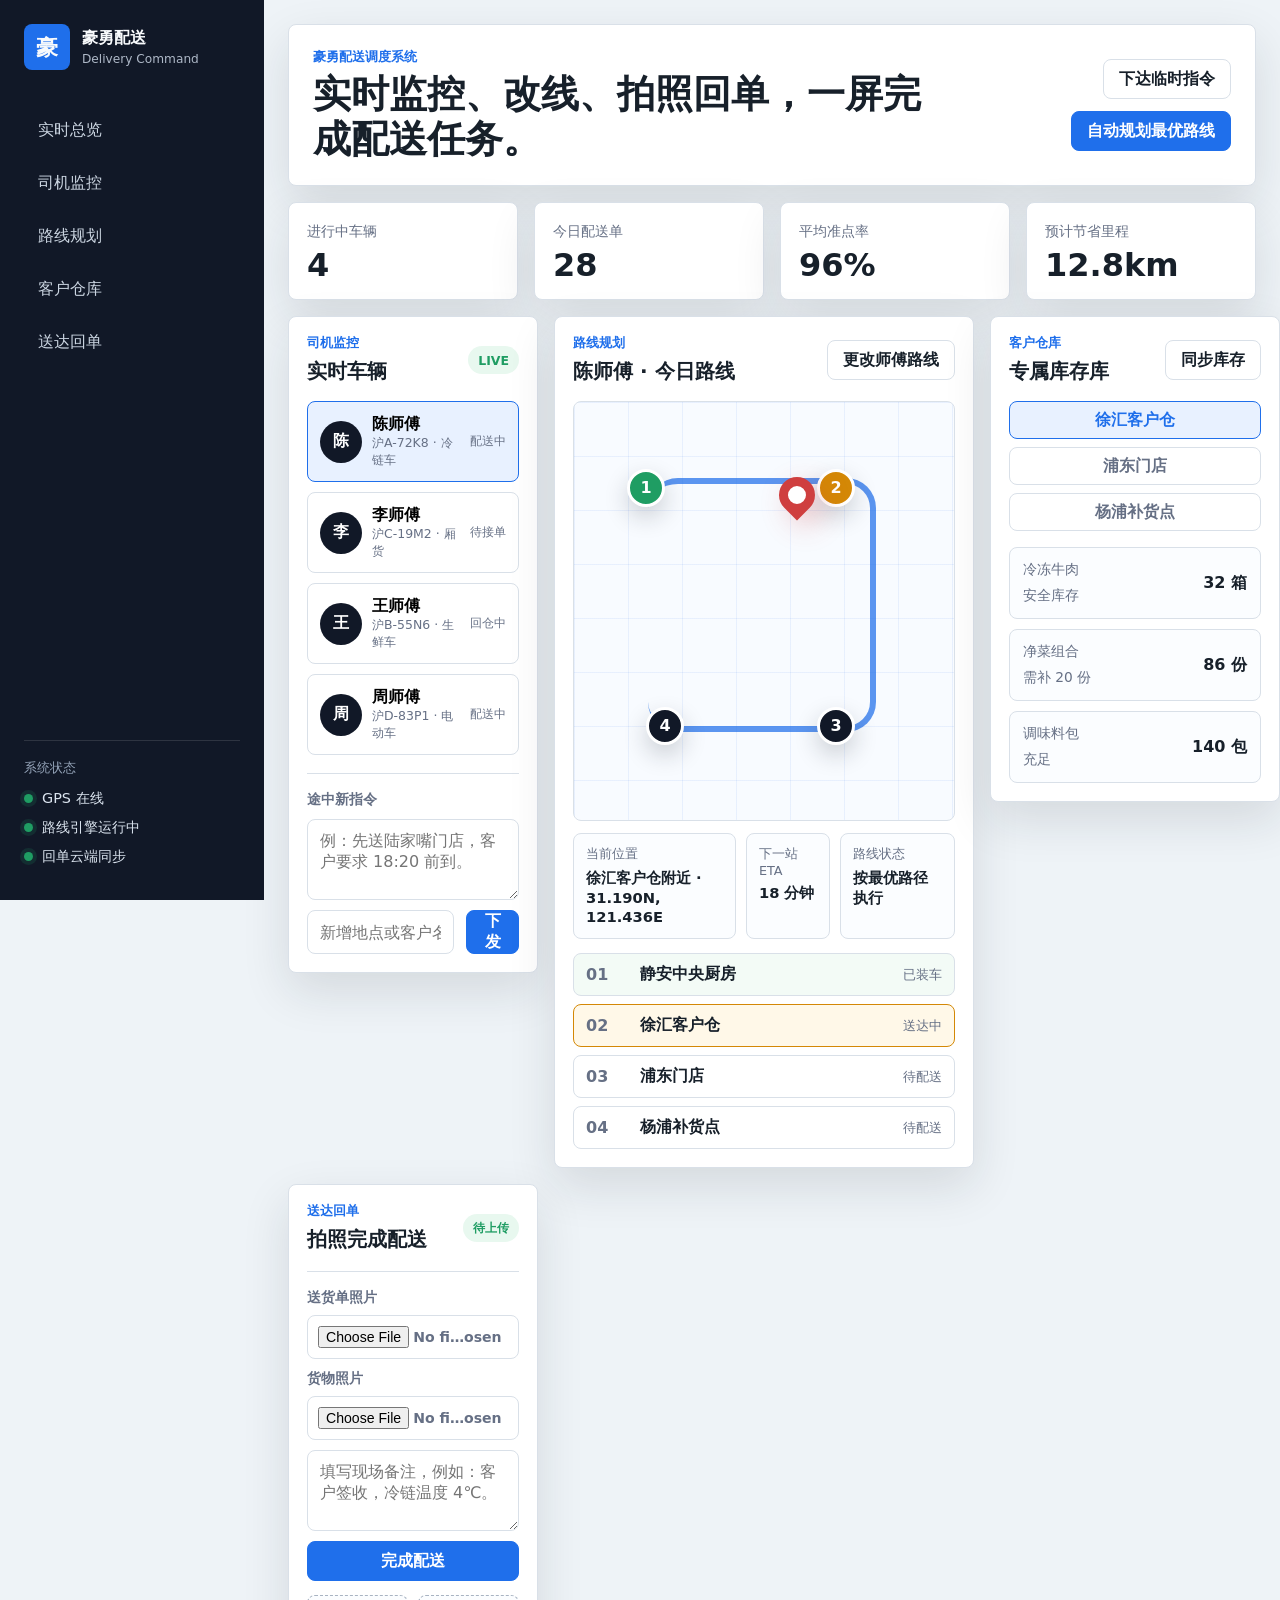
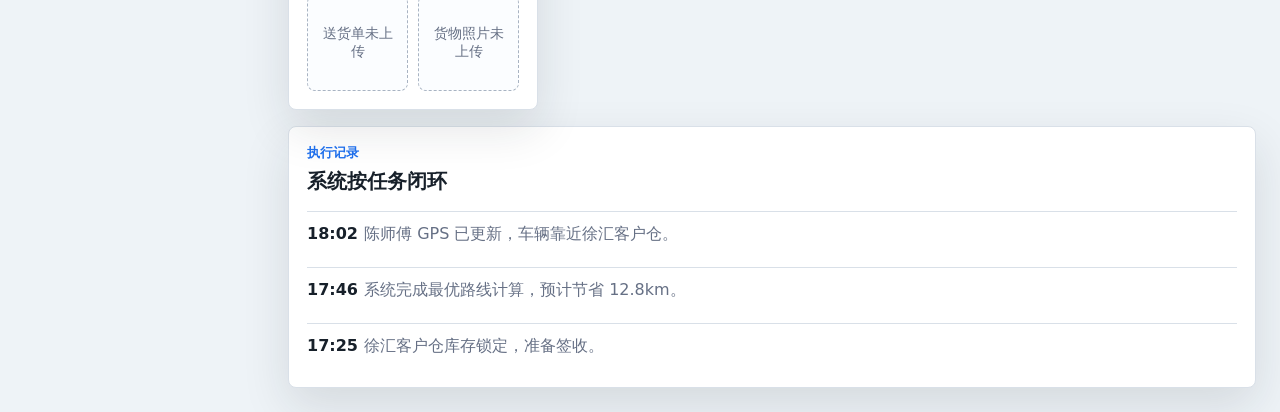
==== index.html @ 73e4b91a "Deploy Haoyong Delivery dashboard" ====
﻿<!doctype html>
<html lang="zh-CN">
  <head>
    <meta charset="UTF-8" />
    <meta name="viewport" content="width=device-width, initial-scale=1.0" />
    <title>豪勇配送调度系统</title>
    <link rel="stylesheet" href="styles.css" />
  </head>
  <body>
    <main class="dispatch-app">
      <aside class="sidebar" aria-label="配送系统导航">
        <a class="brand" href="#overview">
          <span class="brand-mark">豪</span>
          <span>
            <strong>豪勇配送</strong>
            <small>Delivery Command</small>
          </span>
        </a>

        <nav class="nav-list" aria-label="功能模块">
          <a href="#overview">实时总览</a>
          <a href="#drivers">司机监控</a>
          <a href="#routes">路线规划</a>
          <a href="#warehouse">客户仓库</a>
          <a href="#proof">送达回单</a>
        </nav>

        <section class="system-health" aria-label="系统状态">
          <p>系统状态</p>
          <div><span></span>GPS 在线</div>
          <div><span></span>路线引擎运行中</div>
          <div><span></span>回单云端同步</div>
        </section>
      </aside>

      <section class="workspace">
        <header class="topbar" id="overview">
          <div>
            <p>豪勇配送调度系统</p>
            <h1>实时监控、改线、拍照回单，一屏完成配送任务。</h1>
          </div>
          <div class="top-actions">
            <button class="ghost-button" type="button" id="simulate-alert">下达临时指令</button>
            <button class="primary-button" type="button" id="optimize-route">自动规划最优路线</button>
          </div>
        </header>

        <section class="metric-row" aria-label="配送指标">
          <article>
            <span>进行中车辆</span>
            <strong id="active-drivers">4</strong>
          </article>
          <article>
            <span>今日配送单</span>
            <strong id="today-orders">28</strong>
          </article>
          <article>
            <span>平均准点率</span>
            <strong id="on-time-rate">96%</strong>
          </article>
          <article>
            <span>预计节省里程</span>
            <strong id="saved-distance">12.8km</strong>
          </article>
        </section>

        <section class="main-grid">
          <section class="panel driver-panel" id="drivers" aria-label="司机列表">
            <div class="panel-heading">
              <div>
                <p>司机监控</p>
                <h2>实时车辆</h2>
              </div>
              <span class="live-pill">LIVE</span>
            </div>

            <div class="driver-list">
              <button class="driver-item is-active" type="button" data-driver="chen">
                <span class="avatar">陈</span>
                <span>
                  <strong>陈师傅</strong>
                  <small>沪A-72K8 · 冷链车</small>
                </span>
                <em>配送中</em>
              </button>
              <button class="driver-item" type="button" data-driver="li">
                <span class="avatar">李</span>
                <span>
                  <strong>李师傅</strong>
                  <small>沪C-19M2 · 厢货</small>
                </span>
                <em>待接单</em>
              </button>
              <button class="driver-item" type="button" data-driver="wang">
                <span class="avatar">王</span>
                <span>
                  <strong>王师傅</strong>
                  <small>沪B-55N6 · 生鲜车</small>
                </span>
                <em>回仓中</em>
              </button>
              <button class="driver-item" type="button" data-driver="zhou">
                <span class="avatar">周</span>
                <span>
                  <strong>周师傅</strong>
                  <small>沪D-83P1 · 电动车</small>
                </span>
                <em>配送中</em>
              </button>
            </div>

            <form class="command-form" id="command-form">
              <label for="new-instruction">途中新指令</label>
              <textarea id="new-instruction" rows="3" placeholder="例：先送陆家嘴门店，客户要求 18:20 前到。"></textarea>
              <div class="form-row">
                <input id="new-stop" type="text" placeholder="新增地点或客户名称" />
                <button class="primary-button" type="submit">下发</button>
              </div>
            </form>
          </section>

          <section class="panel map-panel" id="routes" aria-label="实时路线地图">
            <div class="panel-heading">
              <div>
                <p>路线规划</p>
                <h2 id="route-title">陈师傅 · 今日路线</h2>
              </div>
              <button class="ghost-button" type="button" id="reroute-driver">更改师傅路线</button>
            </div>

            <div class="map-stage" aria-label="模拟实时地图">
              <div class="route-line"></div>
              <button class="map-stop stop-one is-done" type="button" data-stop="静安中央厨房">1</button>
              <button class="map-stop stop-two is-current" type="button" data-stop="徐汇客户仓">2</button>
              <button class="map-stop stop-three" type="button" data-stop="浦东门店">3</button>
              <button class="map-stop stop-four" type="button" data-stop="杨浦补货点">4</button>
              <div class="driver-pin" id="driver-pin" aria-label="司机当前位置">
                <span></span>
              </div>
            </div>

            <div class="route-summary">
              <div>
                <span>当前位置</span>
                <strong id="current-position">徐汇客户仓附近 · 31.190N, 121.436E</strong>
              </div>
              <div>
                <span>下一站 ETA</span>
                <strong id="eta">18 分钟</strong>
              </div>
              <div>
                <span>路线状态</span>
                <strong id="route-status">按最优路径执行</strong>
              </div>
            </div>

            <ol class="route-list" id="route-list" aria-label="配送路线">
              <li class="done"><span>01</span><strong>静安中央厨房</strong><em>已装车</em></li>
              <li class="current"><span>02</span><strong>徐汇客户仓</strong><em>送达中</em></li>
              <li><span>03</span><strong>浦东门店</strong><em>待配送</em></li>
              <li><span>04</span><strong>杨浦补货点</strong><em>待配送</em></li>
            </ol>
          </section>

          <section class="panel warehouse-panel" id="warehouse" aria-label="客户仓库">
            <div class="panel-heading">
              <div>
                <p>客户仓库</p>
                <h2>专属库存库</h2>
              </div>
              <button class="ghost-button" type="button" id="sync-stock">同步库存</button>
            </div>

            <div class="customer-tabs" role="tablist" aria-label="客户仓库切换">
              <button class="is-active" type="button" data-customer="徐汇客户仓">徐汇客户仓</button>
              <button type="button" data-customer="浦东门店">浦东门店</button>
              <button type="button" data-customer="杨浦补货点">杨浦补货点</button>
            </div>

            <div class="stock-list" id="stock-list">
              <article>
                <span>冷冻牛肉</span>
                <strong>32 箱</strong>
                <em>安全库存</em>
              </article>
              <article>
                <span>净菜组合</span>
                <strong>86 份</strong>
                <em>需补 20 份</em>
              </article>
              <article>
                <span>调味料包</span>
                <strong>140 包</strong>
                <em>充足</em>
              </article>
            </div>
          </section>

          <section class="panel proof-panel" id="proof" aria-label="送达回单">
            <div class="panel-heading">
              <div>
                <p>送达回单</p>
                <h2>拍照完成配送</h2>
              </div>
              <span class="proof-state" id="proof-state">待上传</span>
            </div>

            <form class="proof-form" id="proof-form">
              <label>
                送货单照片
                <input id="receipt-photo" type="file" accept="image/*" capture="environment" />
              </label>
              <label>
                货物照片
                <input id="goods-photo" type="file" accept="image/*" capture="environment" />
              </label>
              <textarea id="delivery-note" rows="3" placeholder="填写现场备注，例如：客户签收，冷链温度 4℃。"></textarea>
              <button class="primary-button" type="submit">完成配送</button>
            </form>

            <div class="proof-preview" id="proof-preview">
              <div>送货单未上传</div>
              <div>货物照片未上传</div>
            </div>
          </section>
        </section>

        <section class="panel task-log" aria-label="任务日志">
          <div class="panel-heading">
            <div>
              <p>执行记录</p>
              <h2>系统按任务闭环</h2>
            </div>
          </div>
          <ul id="event-log">
            <li><time>18:02</time> 陈师傅 GPS 已更新，车辆靠近徐汇客户仓。</li>
            <li><time>17:46</time> 系统完成最优路线计算，预计节省 12.8km。</li>
            <li><time>17:25</time> 徐汇客户仓库存锁定，准备签收。</li>
          </ul>
        </section>
      </section>
    </main>

    <div class="toast" role="status" aria-live="polite"></div>
    <script src="script.js"></script>
  </body>
</html>
---- styles.css ----
:root {
  color-scheme: light;
  --ink: #17202a;
  --muted: #667085;
  --line: #d9e0e8;
  --panel: #ffffff;
  --canvas: #eef3f7;
  --blue: #1f6feb;
  --green: #1f9d63;
  --amber: #d48806;
  --red: #cf3f3f;
  --nav: #111827;
  --soft-blue: #e8f1ff;
  --shadow: 0 18px 48px rgba(23, 32, 42, 0.12);
}

* {
  box-sizing: border-box;
}

html {
  scroll-behavior: smooth;
}

body {
  margin: 0;
  min-height: 100vh;
  background: var(--canvas);
  color: var(--ink);
  font-family: "Microsoft YaHei", "PingFang SC", system-ui, sans-serif;
}

button,
input,
textarea {
  font: inherit;
}

button {
  cursor: pointer;
}

a {
  color: inherit;
  text-decoration: none;
}

.dispatch-app {
  display: grid;
  grid-template-columns: 264px minmax(0, 1fr);
  min-height: 100vh;
}

.sidebar {
  position: sticky;
  top: 0;
  height: 100vh;
  display: flex;
  flex-direction: column;
  padding: 24px;
  background: var(--nav);
  color: #f8fafc;
}

.brand {
  display: flex;
  align-items: center;
  gap: 12px;
}

.brand-mark {
  display: grid;
  place-items: center;
  width: 46px;
  height: 46px;
  background: var(--blue);
  border-radius: 8px;
  font-size: 1.35rem;
  font-weight: 900;
}

.brand strong,
.brand small {
  display: block;
}

.brand small {
  margin-top: 3px;
  color: #aeb8c7;
  font-size: 0.76rem;
}

.nav-list {
  display: grid;
  gap: 8px;
  margin: 38px 0;
}

.nav-list a {
  padding: 12px 14px;
  border-radius: 8px;
  color: #cbd5e1;
}

.nav-list a:hover {
  background: rgba(255, 255, 255, 0.08);
  color: #fff;
}

.system-health {
  margin-top: auto;
  padding-top: 18px;
  border-top: 1px solid rgba(255, 255, 255, 0.12);
}

.system-health p {
  margin: 0 0 12px;
  color: #94a3b8;
  font-size: 0.82rem;
}

.system-health div {
  display: flex;
  align-items: center;
  gap: 9px;
  margin: 10px 0;
  color: #dbe4ef;
  font-size: 0.9rem;
}

.system-health span {
  width: 9px;
  height: 9px;
  border-radius: 999px;
  background: var(--green);
  box-shadow: 0 0 0 4px rgba(31, 157, 99, 0.16);
}

.workspace {
  min-width: 0;
  padding: 24px;
}

.topbar,
.panel,
.metric-row article {
  border: 1px solid var(--line);
  border-radius: 8px;
  background: var(--panel);
  box-shadow: var(--shadow);
}

.topbar {
  display: flex;
  align-items: center;
  justify-content: space-between;
  gap: 24px;
  padding: 24px;
}

.topbar p,
.panel-heading p {
  margin: 0 0 6px;
  color: var(--blue);
  font-size: 0.8rem;
  font-weight: 900;
}

.topbar h1 {
  max-width: 780px;
  margin: 0;
  font-size: clamp(1.7rem, 3vw, 3rem);
  line-height: 1.16;
  letter-spacing: 0;
}

.top-actions,
.form-row,
.panel-heading {
  display: flex;
  align-items: center;
  gap: 12px;
}

.top-actions {
  flex-wrap: wrap;
  justify-content: flex-end;
}

.primary-button,
.ghost-button {
  min-height: 40px;
  border-radius: 8px;
  padding: 0 15px;
  font-weight: 800;
}

.primary-button {
  border: 1px solid var(--blue);
  background: var(--blue);
  color: #fff;
}

.primary-button:hover {
  background: #175ecb;
}

.ghost-button {
  border: 1px solid var(--line);
  background: #fff;
  color: var(--ink);
}

.ghost-button:hover {
  border-color: var(--blue);
  color: var(--blue);
}

.metric-row {
  display: grid;
  grid-template-columns: repeat(4, minmax(0, 1fr));
  gap: 16px;
  margin: 16px 0;
}

.metric-row article {
  padding: 18px;
}

.metric-row span {
  color: var(--muted);
  font-size: 0.88rem;
}

.metric-row strong {
  display: block;
  margin-top: 8px;
  font-size: 2rem;
  line-height: 1;
}

.main-grid {
  display: grid;
  grid-template-columns: minmax(250px, 0.8fr) minmax(420px, 1.5fr) minmax(290px, 0.95fr);
  gap: 16px;
  align-items: start;
}

.panel {
  padding: 18px;
}

.panel-heading {
  justify-content: space-between;
  margin-bottom: 16px;
}

.panel-heading h2 {
  margin: 0;
  font-size: 1.25rem;
}

.live-pill,
.proof-state {
  min-height: 28px;
  display: inline-flex;
  align-items: center;
  padding: 0 10px;
  border-radius: 999px;
  background: #e8f8ef;
  color: var(--green);
  font-size: 0.78rem;
  font-weight: 900;
}

.driver-list {
  display: grid;
  gap: 10px;
}

.driver-item {
  width: 100%;
  display: grid;
  grid-template-columns: 42px minmax(0, 1fr) auto;
  align-items: center;
  gap: 10px;
  padding: 12px;
  border: 1px solid var(--line);
  border-radius: 8px;
  background: #fff;
  text-align: left;
}

.driver-item.is-active {
  border-color: var(--blue);
  background: var(--soft-blue);
}

.avatar {
  display: grid;
  place-items: center;
  width: 42px;
  height: 42px;
  border-radius: 999px;
  background: var(--nav);
  color: #fff;
  font-weight: 900;
}

.driver-item strong,
.driver-item small,
.driver-item em {
  display: block;
}

.driver-item small,
.driver-item em {
  color: var(--muted);
  font-size: 0.78rem;
  font-style: normal;
}

.command-form,
.proof-form {
  display: grid;
  gap: 10px;
  margin-top: 18px;
  padding-top: 16px;
  border-top: 1px solid var(--line);
}

.command-form label,
.proof-form label {
  color: var(--muted);
  font-size: 0.88rem;
  font-weight: 800;
}

textarea,
input[type="text"],
input[type="file"] {
  width: 100%;
  border: 1px solid var(--line);
  border-radius: 8px;
  background: #fff;
}

textarea,
input[type="text"] {
  padding: 11px 12px;
}

textarea {
  resize: vertical;
}

input[type="file"] {
  margin-top: 8px;
  padding: 10px;
}

.form-row {
  align-items: stretch;
}

.map-stage {
  position: relative;
  min-height: 420px;
  overflow: hidden;
  border: 1px solid var(--line);
  border-radius: 8px;
  background:
    linear-gradient(90deg, rgba(31, 111, 235, 0.08) 1px, transparent 1px),
    linear-gradient(rgba(31, 111, 235, 0.08) 1px, transparent 1px),
    #f8fbff;
  background-size: 54px 54px;
}

.route-line {
  position: absolute;
  inset: 76px 78px 88px 74px;
  border-top: 6px solid var(--blue);
  border-right: 6px solid var(--blue);
  border-bottom: 6px solid var(--blue);
  border-radius: 30px;
  opacity: 0.72;
}

.map-stop {
  position: absolute;
  z-index: 2;
  display: grid;
  place-items: center;
  width: 38px;
  height: 38px;
  border: 3px solid #fff;
  border-radius: 999px;
  background: var(--nav);
  color: #fff;
  font-weight: 900;
  box-shadow: 0 10px 24px rgba(23, 32, 42, 0.2);
}

.map-stop:hover {
  transform: translateY(-2px);
}

.map-stop.is-done {
  background: var(--green);
}

.map-stop.is-current {
  background: var(--amber);
}

.stop-one {
  left: 14%;
  top: 16%;
}

.stop-two {
  left: 64%;
  top: 16%;
}

.stop-three {
  left: 64%;
  bottom: 18%;
}

.stop-four {
  left: 19%;
  bottom: 18%;
}

.driver-pin {
  position: absolute;
  z-index: 3;
  left: 54%;
  top: 18%;
  width: 36px;
  height: 36px;
  border-radius: 999px 999px 999px 4px;
  background: var(--red);
  transform: rotate(-45deg);
  box-shadow: 0 12px 28px rgba(207, 63, 63, 0.28);
  transition: left 600ms ease, top 600ms ease;
}

.driver-pin span {
  position: absolute;
  inset: 9px;
  border-radius: 999px;
  background: #fff;
}

.route-summary {
  display: grid;
  grid-template-columns: 1.35fr 0.7fr 0.95fr;
  gap: 10px;
  margin-top: 12px;
}

.route-summary div {
  padding: 12px;
  border: 1px solid var(--line);
  border-radius: 8px;
  background: #fbfdff;
}

.route-summary span {
  display: block;
  margin-bottom: 5px;
  color: var(--muted);
  font-size: 0.8rem;
}

.route-summary strong {
  font-size: 0.92rem;
}

.route-list {
  display: grid;
  gap: 8px;
  margin: 14px 0 0;
  padding: 0;
  list-style: none;
}

.route-list li {
  display: grid;
  grid-template-columns: 44px minmax(0, 1fr) auto;
  align-items: center;
  gap: 10px;
  padding: 10px 12px;
  border: 1px solid var(--line);
  border-radius: 8px;
}

.route-list span {
  color: var(--muted);
  font-weight: 900;
}

.route-list em {
  color: var(--muted);
  font-size: 0.82rem;
  font-style: normal;
}

.route-list .done {
  background: #f3fbf6;
}

.route-list .current {
  border-color: var(--amber);
  background: #fff8e8;
}

.customer-tabs {
  display: grid;
  grid-template-columns: 1fr;
  gap: 8px;
}

.customer-tabs button {
  min-height: 38px;
  border: 1px solid var(--line);
  border-radius: 8px;
  background: #fff;
  color: var(--muted);
  font-weight: 800;
}

.customer-tabs button.is-active {
  border-color: var(--blue);
  background: var(--soft-blue);
  color: var(--blue);
}

.stock-list {
  display: grid;
  gap: 10px;
  margin-top: 16px;
}

.stock-list article {
  display: grid;
  grid-template-columns: minmax(0, 1fr) auto;
  gap: 8px;
  padding: 13px;
  border: 1px solid var(--line);
  border-radius: 8px;
  background: #fbfdff;
}

.stock-list span,
.stock-list em {
  color: var(--muted);
  font-size: 0.86rem;
  font-style: normal;
}

.stock-list strong {
  grid-row: span 2;
  align-self: center;
  color: var(--ink);
}

.proof-preview {
  display: grid;
  grid-template-columns: repeat(2, minmax(0, 1fr));
  gap: 10px;
  margin-top: 14px;
}

.proof-preview div {
  min-height: 96px;
  display: grid;
  place-items: center;
  padding: 10px;
  border: 1px dashed #a8b3c2;
  border-radius: 8px;
  background: #fbfdff;
  color: var(--muted);
  text-align: center;
  font-size: 0.86rem;
}

.proof-preview img {
  width: 100%;
  height: 120px;
  object-fit: cover;
  border-radius: 6px;
}

.task-log {
  margin-top: 16px;
}

.task-log ul {
  display: grid;
  gap: 10px;
  margin: 0;
  padding: 0;
  list-style: none;
}

.task-log li {
  padding: 12px 0;
  border-top: 1px solid var(--line);
  color: var(--muted);
}

.task-log time {
  display: inline-block;
  min-width: 52px;
  color: var(--ink);
  font-weight: 900;
}

.toast {
  position: fixed;
  right: 22px;
  bottom: 22px;
  z-index: 30;
  max-width: min(420px, calc(100vw - 32px));
  padding: 14px 16px;
  border-radius: 8px;
  background: var(--nav);
  color: #fff;
  box-shadow: 0 16px 36px rgba(23, 32, 42, 0.22);
  opacity: 0;
  transform: translateY(12px);
  pointer-events: none;
  transition: opacity 160ms ease, transform 160ms ease;
}

.toast.is-visible {
  opacity: 1;
  transform: translateY(0);
}

@media (max-width: 1180px) {
  .dispatch-app {
    grid-template-columns: 1fr;
  }

  .sidebar {
    position: static;
    height: auto;
  }

  .nav-list {
    grid-template-columns: repeat(5, minmax(0, 1fr));
    margin: 22px 0;
  }

  .main-grid {
    grid-template-columns: 1fr 1fr;
  }

  .map-panel {
    grid-column: 1 / -1;
    order: -1;
  }
}

@media (max-width: 760px) {
  .workspace {
    padding: 12px;
  }

  .topbar,
  .panel-heading,
  .top-actions {
    align-items: stretch;
    flex-direction: column;
  }

  .metric-row,
  .main-grid,
  .route-summary,
  .proof-preview {
    grid-template-columns: 1fr;
  }

  .nav-list {
    grid-template-columns: repeat(2, minmax(0, 1fr));
  }

  .form-row {
    flex-direction: column;
  }

  .map-stage {
    min-height: 330px;
  }
}
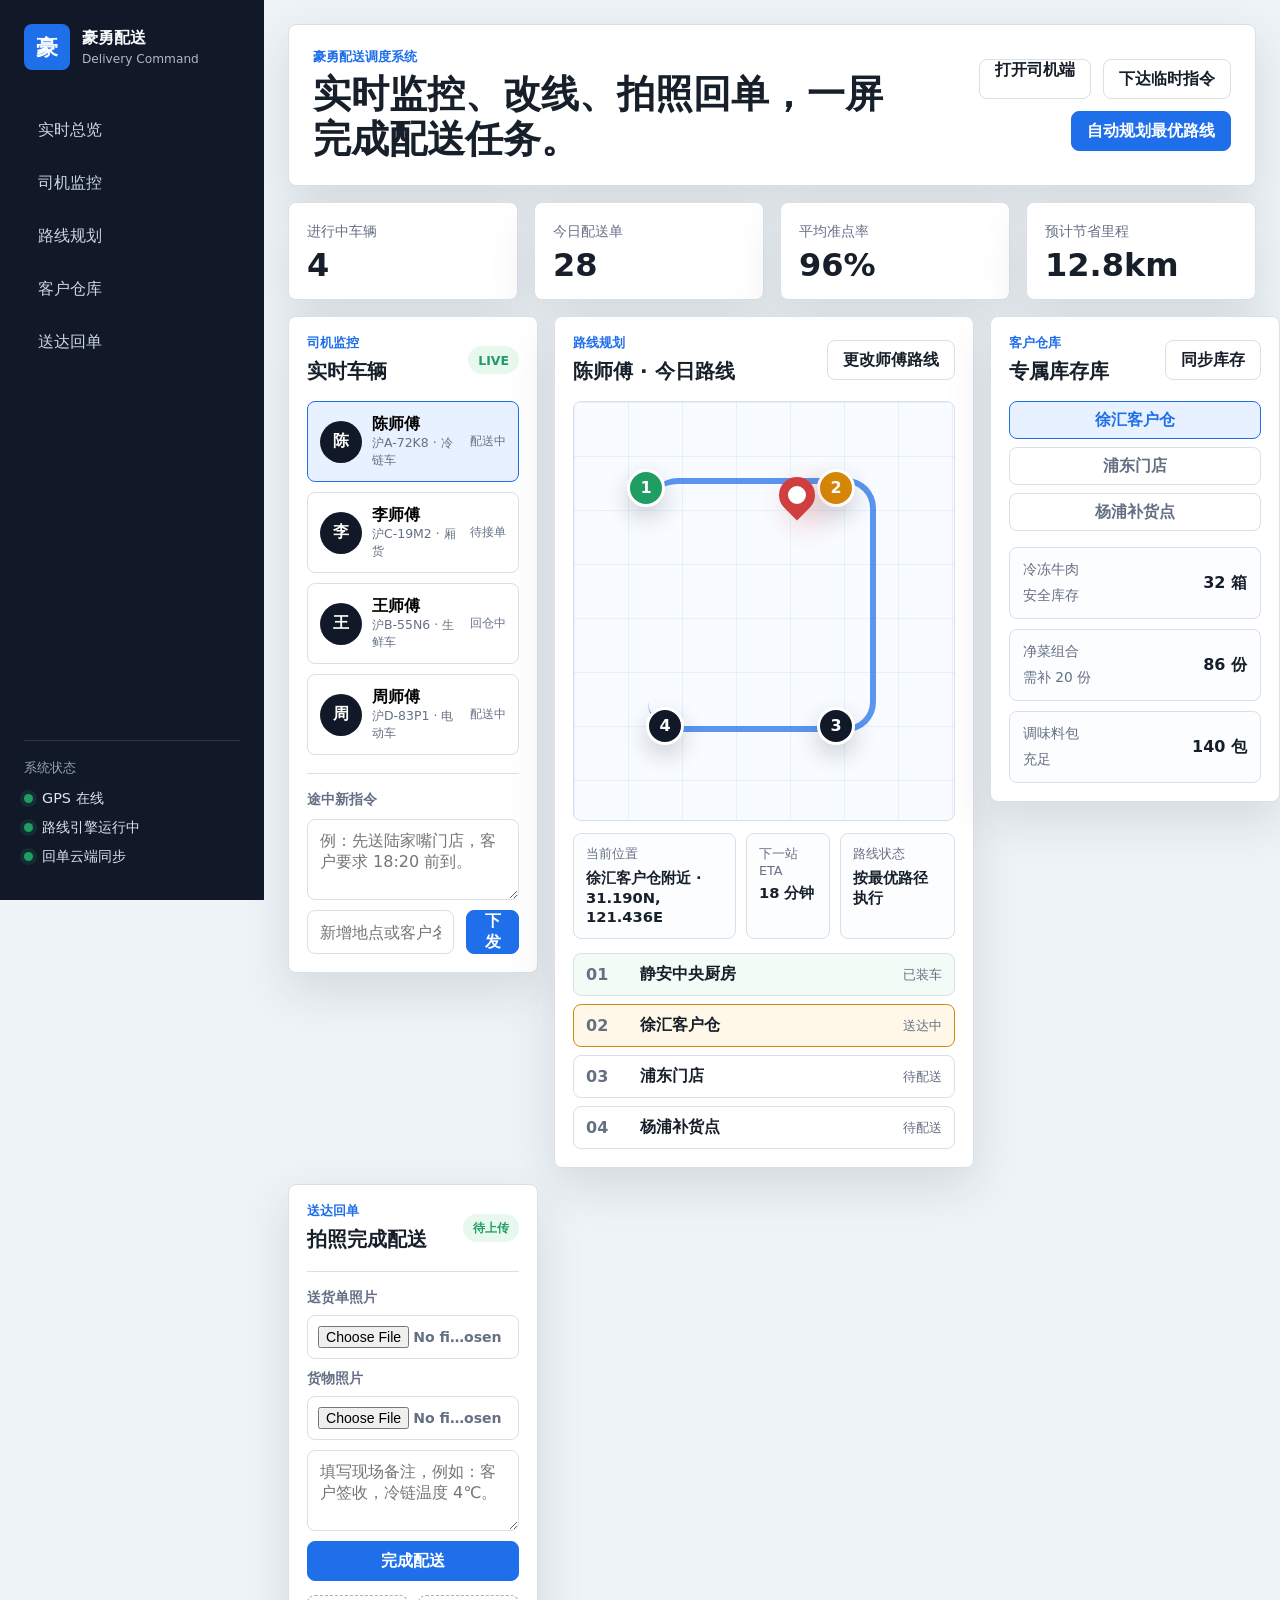
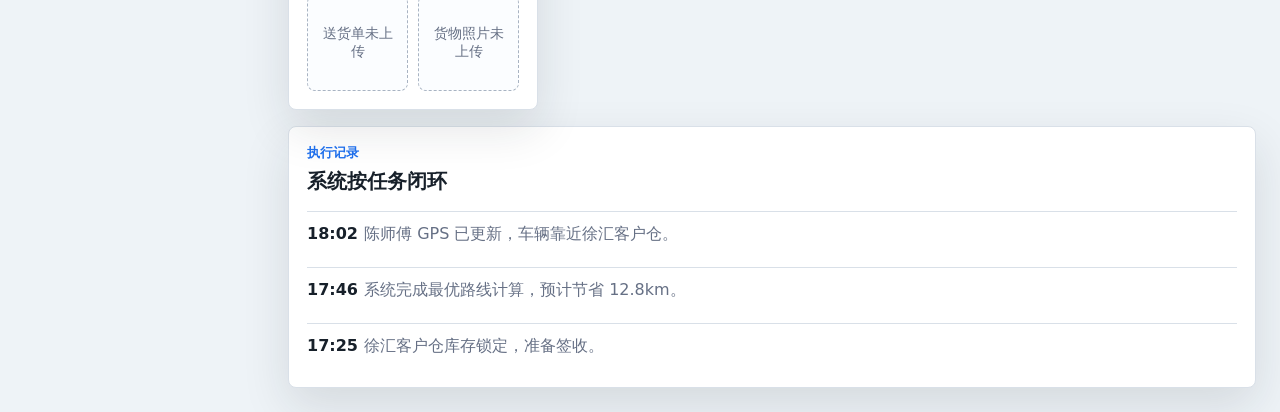
==== commit 9b61cee6: "Add driver mobile portal" ====
--- a/index.html
+++ b/index.html
@@ -40,6 +40,7 @@
             <h1>实时监控、改线、拍照回单，一屏完成配送任务。</h1>
           </div>
           <div class="top-actions">
+            <a class="ghost-button" href="driver.html">打开司机端</a>
             <button class="ghost-button" type="button" id="simulate-alert">下达临时指令</button>
             <button class="primary-button" type="button" id="optimize-route">自动规划最优路线</button>
           </div>
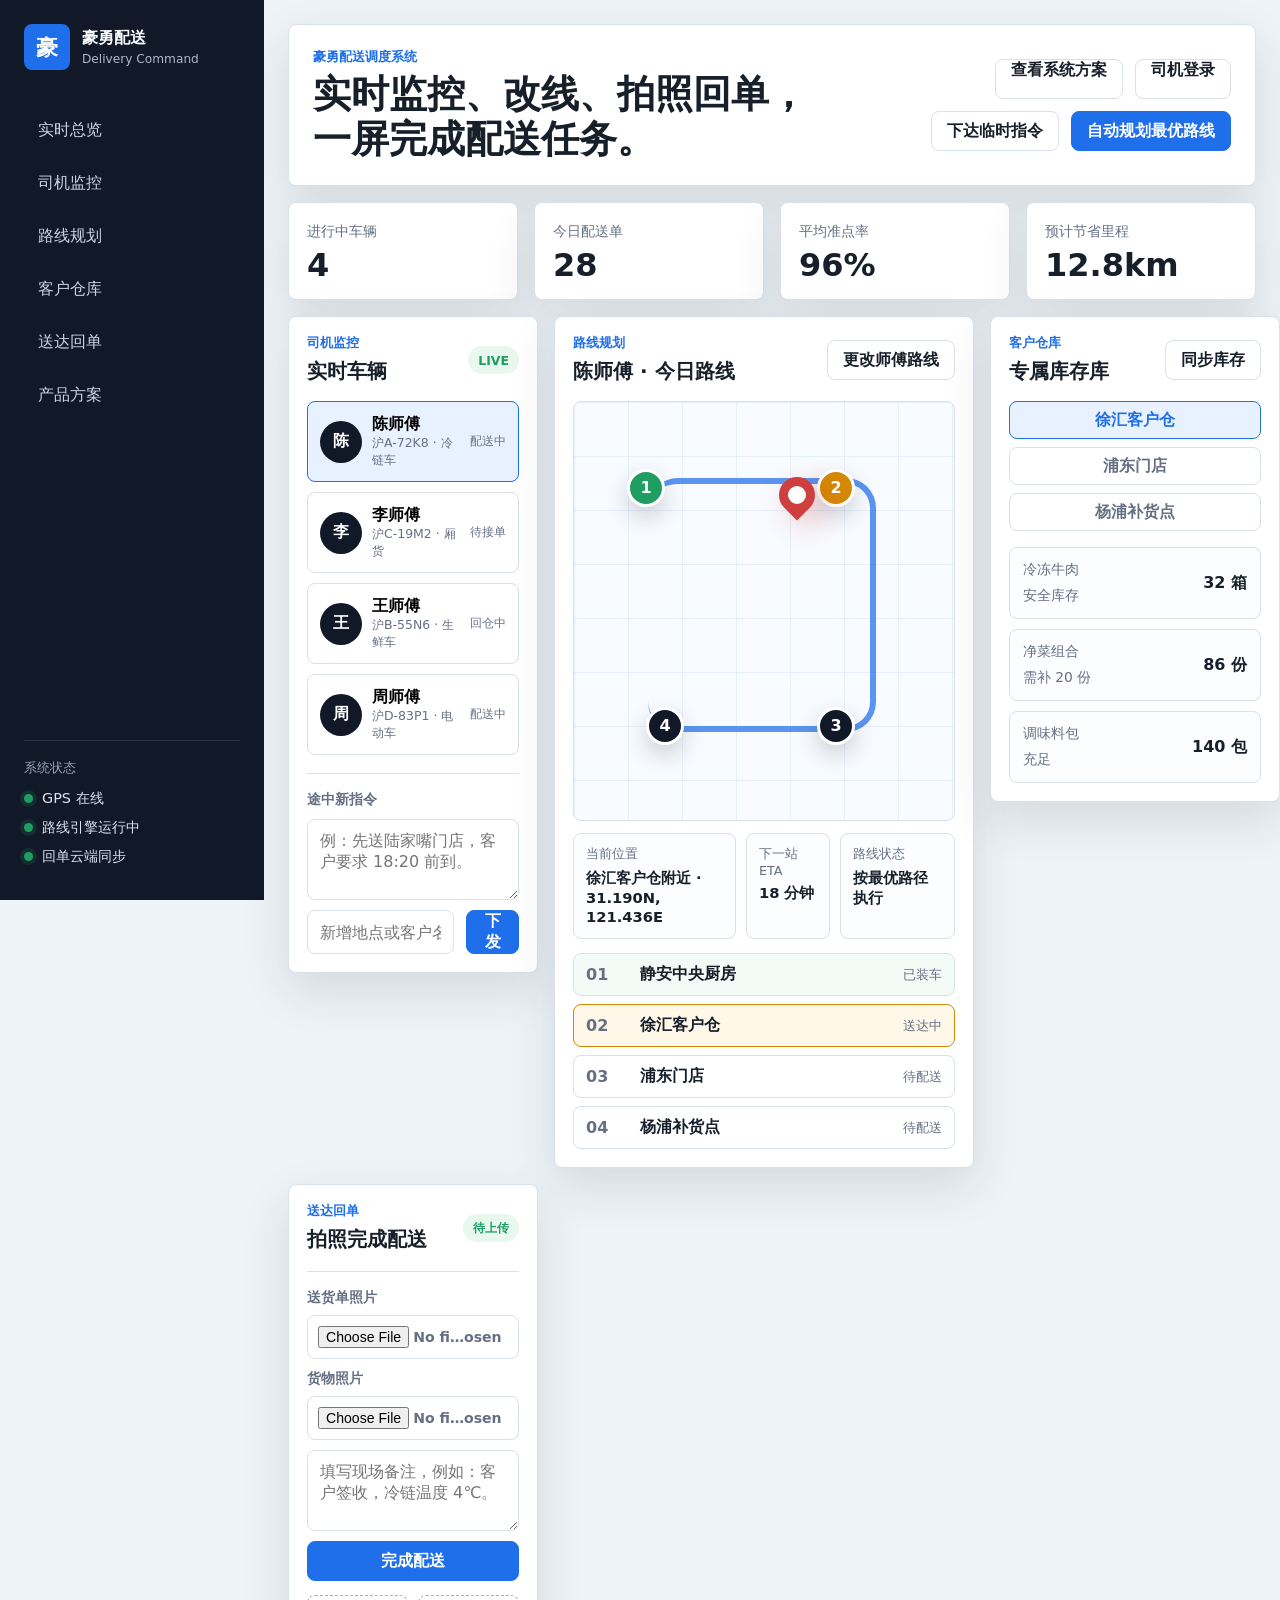
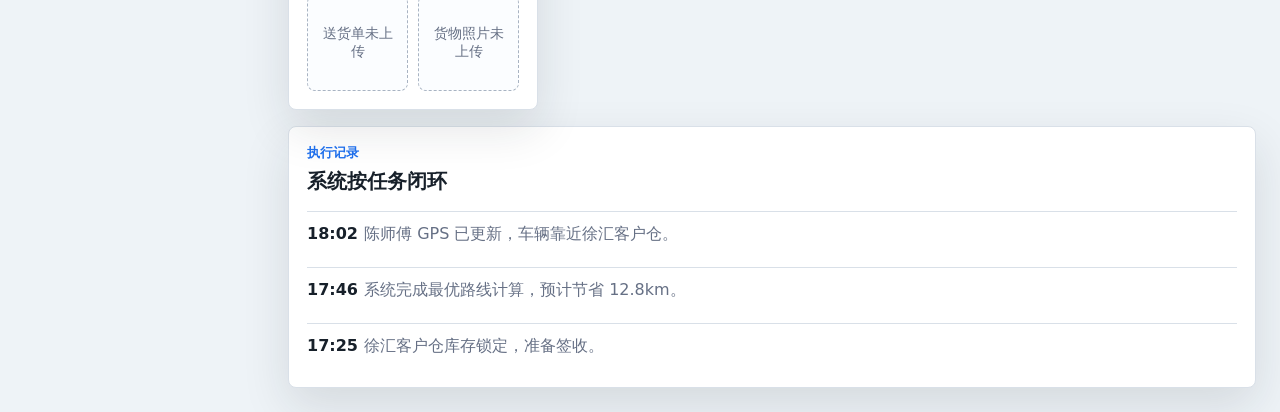
==== commit 4aa52f71: "Add system solution and driver login" ====
--- a/index.html
+++ b/index.html
@@ -23,6 +23,7 @@
           <a href="#routes">路线规划</a>
           <a href="#warehouse">客户仓库</a>
           <a href="#proof">送达回单</a>
+          <a href="solution.html">产品方案</a>
         </nav>
 
         <section class="system-health" aria-label="系统状态">
@@ -40,7 +41,8 @@
             <h1>实时监控、改线、拍照回单，一屏完成配送任务。</h1>
           </div>
           <div class="top-actions">
-            <a class="ghost-button" href="driver.html">打开司机端</a>
+            <a class="ghost-button" href="solution.html">查看系统方案</a>
+            <a class="ghost-button" href="driver-login.html">司机登录</a>
             <button class="ghost-button" type="button" id="simulate-alert">下达临时指令</button>
             <button class="primary-button" type="button" id="optimize-route">自动规划最优路线</button>
           </div>
